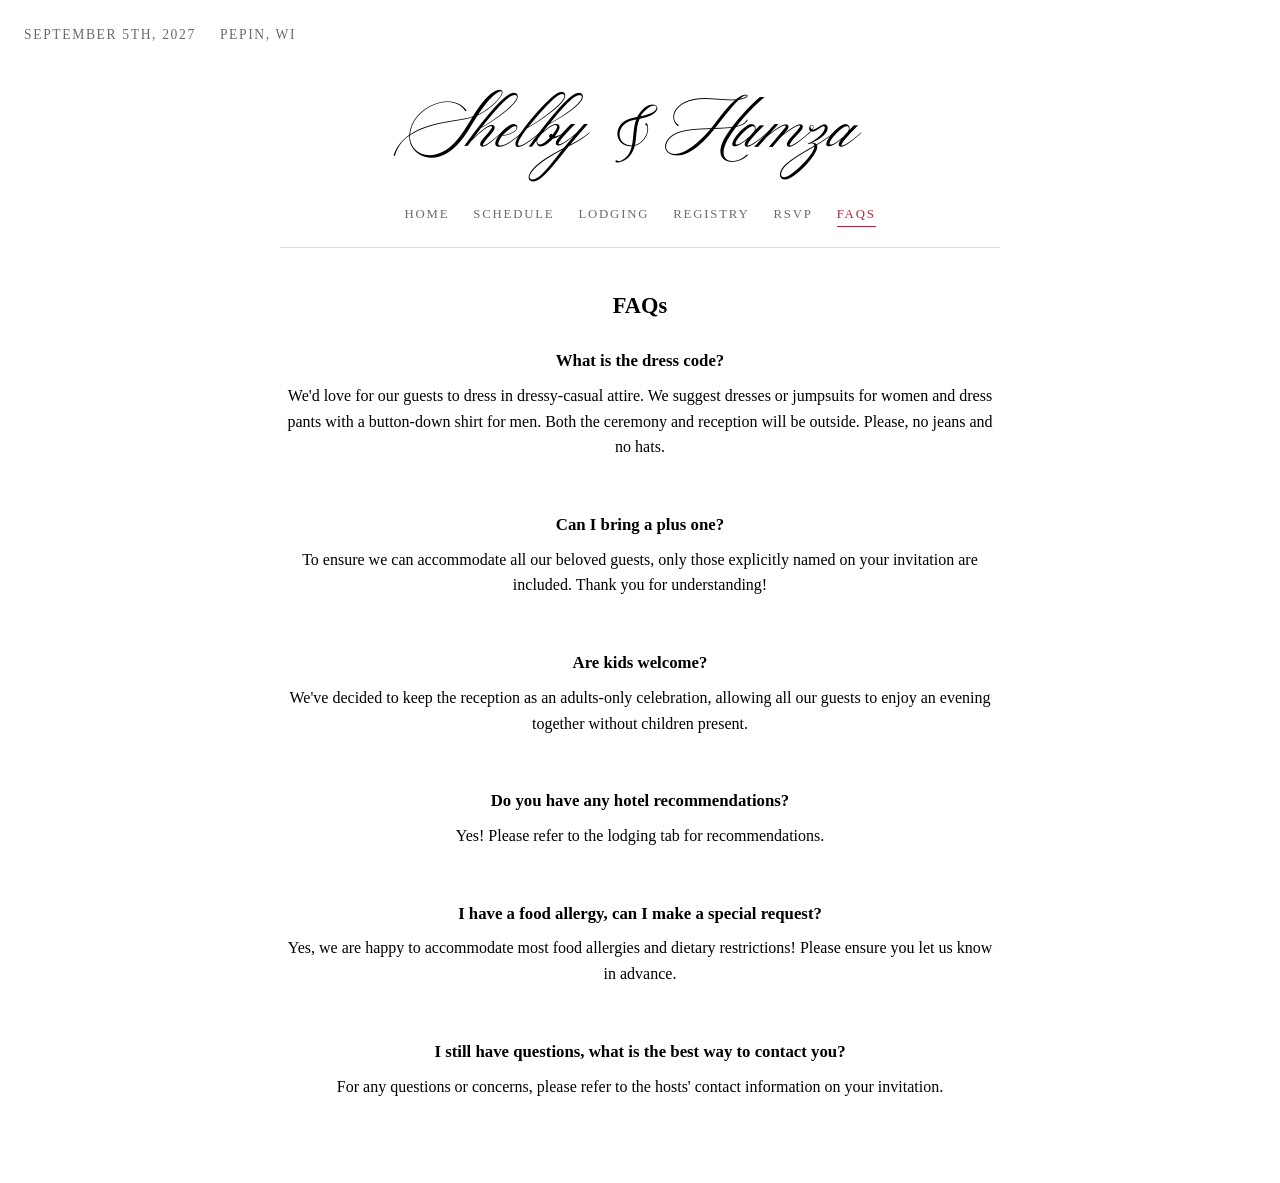
==== faqs.html @ 67897fe4 "added florals" ====
<!DOCTYPE html>
<html lang="en">
<head>
    <meta charset="UTF-8">
    <meta name="viewport" content="width=device-width, initial-scale=1.0">
    <title>FAQs — Shelby &amp; Hamza</title>

    <link rel="icon" type="image/png"
          href="images/174-1746878_ios-emoji-emoji-iphone-ios-heart-hearts-spin.png">

<style>

@font-face {
    font-family: 'Hello Bride';
    src: url('fonts/HelloBrideScript.woff') format('woff'),
         url('fonts/Hello Bride Script.ttf') format('truetype');
    font-weight: 400;
    font-style: normal;
    font-display: swap;
}

body {
    font-family: Georgia, 'Times New Roman', serif;
    line-height: 1.6;
    max-width: 45rem;
    margin: 0 auto;
    padding: 5rem 1.25rem 2rem;
}

img { max-width: 100%; height: auto; }

.topbar {

    position: absolute;
    top: 1.5rem;
    left: 1.5rem;
    display: flex;
    flex-wrap: wrap;
    gap: 1.5rem;
    font-size: 0.85rem;
    letter-spacing: 0.12em;
    text-transform: uppercase;
    color: #6b6b6b;
    margin: 0;
}

@media (max-width: 52rem) {
    .topbar {
        position: static;
        margin-bottom: 2.5rem;
    }
}

h1 {
    font-family: 'Hello Bride', 'Brush Script MT', Georgia, serif;
    font-weight: 400;
    font-size: clamp(3rem, 11vw, 5rem);
    line-height: 1.25;
    margin: 0 0 1rem;
    text-align: center;
}

a { color: #b3243a; }

.nav {
    display: flex;
    flex-wrap: wrap;
    justify-content: center;
    gap: 1.5rem;
    margin: 1.5rem 0 2.5rem;
    padding-bottom: 1.25rem;
    border-bottom: 1px solid #ddd;
}

.nav a {
    font-size: 0.8rem;
    letter-spacing: 0.14em;
    text-transform: uppercase;
    text-decoration: none;
    color: #6b6b6b;
}

.nav a:hover { color: #b3243a; }

.nav a[aria-current="page"] {
    color: #b3243a;
    border-bottom: 1px solid #b3243a;
    padding-bottom: 2px;
}

h2 { font-size: 1.4rem; margin-bottom: 1.5rem; text-align: center; }

.faq { text-align: center; }

.faq h3 {
    font-size: 1.05rem;
    margin-bottom: 0.5rem;
}

.faq h3 + p {
    margin: 0 0 3.25rem;
}

.placeholder { color: #6b6b6b; }



</style>
</head>

<body>

    <div class="topbar">
        <span>September 5th, 2027</span>
        <span>Pepin, WI</span>
    </div>

    <h1>Shelby &amp; Hamza</h1>

    <nav class="nav">
        <a href="index.html">Home</a>
        <a href="schedule.html">Schedule</a>
        <a href="lodging.html">Lodging</a>
        <a href="registry.html">Registry</a>
        <a href="rsvp.html">RSVP</a>
        <a href="faqs.html" aria-current="page">FAQs</a>
    </nav>

    <h2>FAQs</h2>

    <div class="faq">

        <h3>What is the dress code?</h3>
        <p>
            We'd love for our guests to dress in dressy-casual attire.
            We suggest dresses or jumpsuits for women and dress pants
            with a button-down shirt for men. Both the ceremony and
            reception will be outside. Please, no jeans and no hats.
        </p>

        <h3>Can I bring a plus one?</h3>
        <p>
            To ensure we can accommodate all our beloved guests, only
            those explicitly named on your invitation are included.
            Thank you for understanding!
        </p>

        <h3>Are kids welcome?</h3>
        <p>
            We've decided to keep the reception as an adults-only
            celebration, allowing all our guests to enjoy an evening
            together without children present.
        </p>

        <h3>Do you have any hotel recommendations?</h3>
        <p>
            Yes! Please refer to the lodging tab for recommendations.
        </p>

        <h3>I have a food allergy, can I make a special request?</h3>
        <p>
            Yes, we are happy to accommodate most food allergies and
            dietary restrictions! Please ensure you let us know in
            advance.
        </p>

        <h3>I still have questions, what is the best way to contact you?</h3>
        <p>
            For any questions or concerns, please refer to the hosts'
            contact information on your invitation.
        </p>

    </div>


</body>
</html>
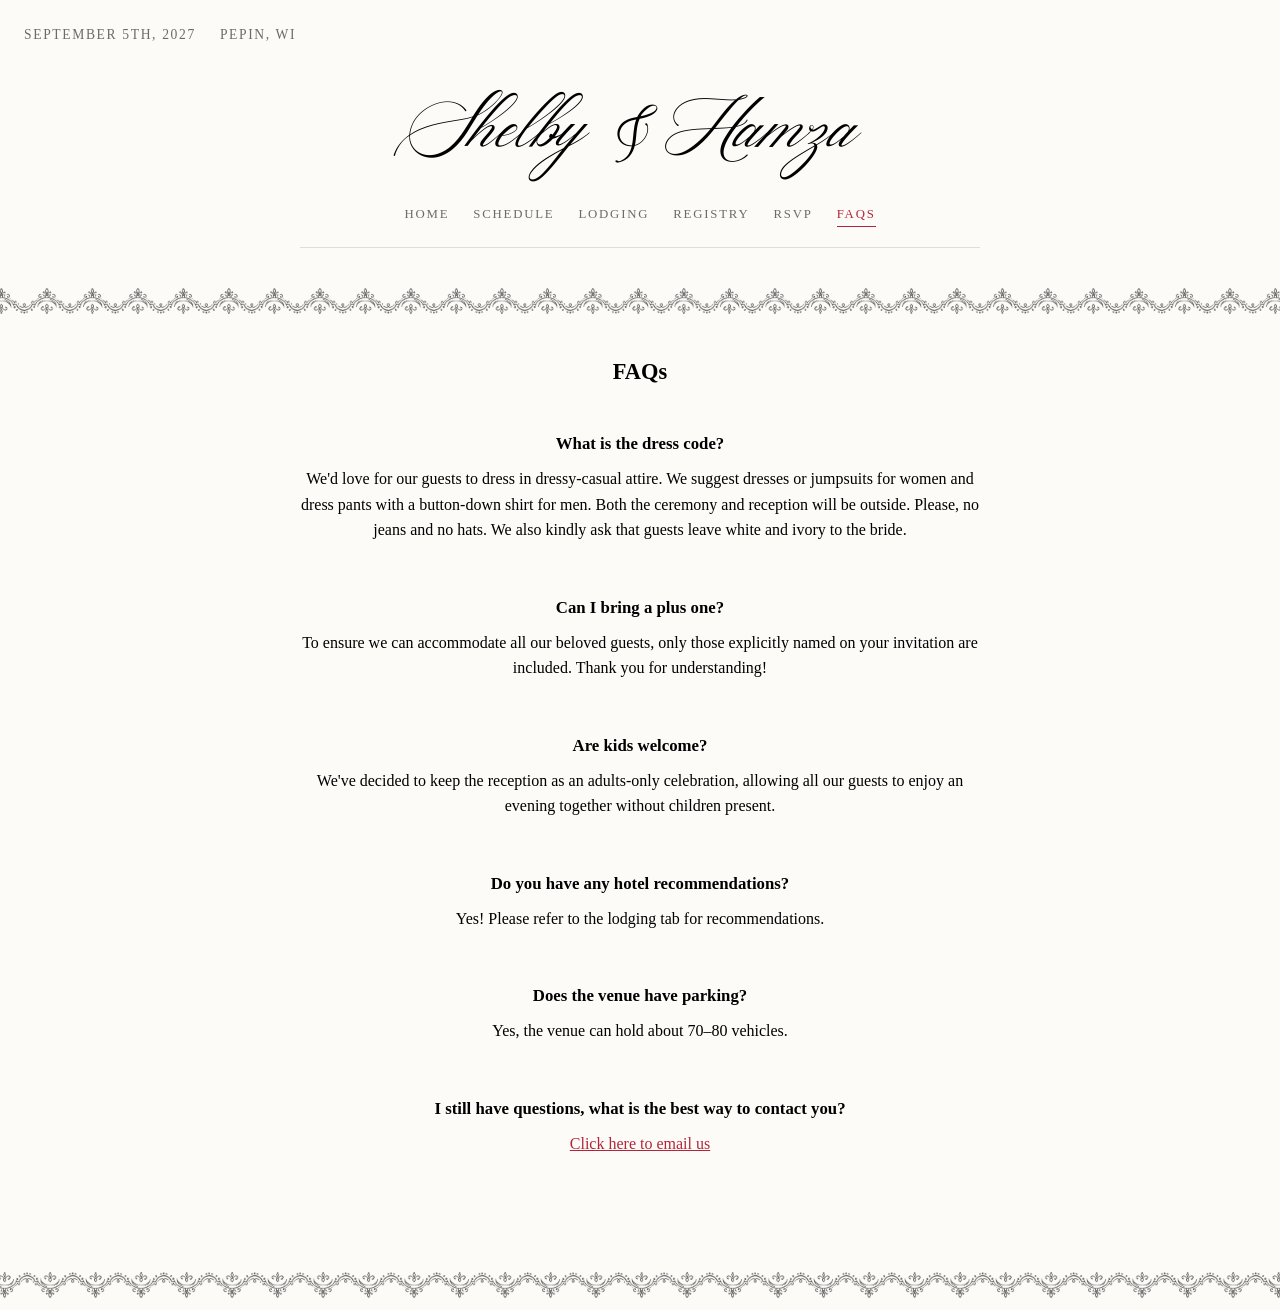
==== commit 7b31c580: "site updates" ====
--- a/faqs.html
+++ b/faqs.html
@@ -20,11 +20,17 @@
 }
 
 body {
+    display: flex;
+    flex-direction: column;
+    min-height: 100vh;
+    box-sizing: border-box;
+    overflow-x: hidden;
+    background: #fdfbf8;
     font-family: Georgia, 'Times New Roman', serif;
     line-height: 1.6;
     max-width: 45rem;
     margin: 0 auto;
-    padding: 5rem 1.25rem 2rem;
+    padding: 5rem 1.25rem 0;
 }
 
 img { max-width: 100%; height: auto; }
@@ -56,7 +62,7 @@
     font-weight: 400;
     font-size: clamp(3rem, 11vw, 5rem);
     line-height: 1.25;
-    margin: 0 0 1rem;
+    margin: 0;
     text-align: center;
 }
 
@@ -88,7 +94,7 @@
     padding-bottom: 2px;
 }
 
-h2 { font-size: 1.4rem; margin-bottom: 1.5rem; text-align: center; }
+h2 { font-size: 1.4rem; margin: 0 0 1.5rem; text-align: center; }
 
 .faq { text-align: center; }
 
@@ -104,6 +110,73 @@
 .placeholder { color: #6b6b6b; }
 
 
+
+
+/* ---------- fade in on scroll ---------- */
+
+.reveal {
+    opacity: 0;
+    transform: translateY(16px);
+    transition: opacity 0.8s ease, transform 0.8s ease;
+}
+
+.reveal.is-in {
+    opacity: 1;
+    transform: none;
+}
+
+@media (prefers-reduced-motion: reduce) {
+    .reveal, .reveal.is-in {
+        opacity: 1;
+        transform: none;
+        transition: none;
+    }
+}
+
+
+/* ---------- page ornament ---------- */
+
+.ornament {
+    display: block;
+    width: 100vw;
+    max-width: none;
+    margin-left: calc(50% - 50vw);
+    height: 26px;
+    background: url('images/divider.png') repeat-x center / auto 26px;
+    opacity: 0.67;
+    pointer-events: none;
+}
+
+.ornament { flex: none; }
+
+.ornament-top { margin-bottom: 2.5rem; }
+
+.ornament-bottom {
+    --rot: 180deg;
+    transform: rotate(180deg);
+    margin-top: auto;          /* push to the bottom of the page */
+    /* the 180deg flip reverses these visually:
+       padding-bottom becomes the gap ABOVE the art */
+    padding-bottom: 4rem;
+    padding-top: 0.75rem;
+    background-origin: content-box;
+    background-clip: content-box;
+}
+
+/* the reveal must land on the ornament's own opacity, not 1 */
+.ornament.reveal       { opacity: 0; }
+.ornament.reveal.is-in { opacity: 0.67; }
+
+@media (max-width: 40rem) {
+    .ornament {
+        height: 19px;
+        background-size: auto 19px;
+    }
+}
+
+/* keep the flip while the reveal animates the slide */
+.ornament.reveal        { transform: translateY(16px) rotate(var(--rot, 0deg)); }
+.ornament.reveal.is-in  { transform: rotate(var(--rot, 0deg)); }
 
 </style>
 </head>
@@ -126,6 +199,9 @@
         <a href="faqs.html" aria-current="page">FAQs</a>
     </nav>
 
+    <div class="ornament ornament-top" aria-hidden="true"></div>
+
+
     <h2>FAQs</h2>
 
     <div class="faq">
@@ -136,6 +212,8 @@
             We suggest dresses or jumpsuits for women and dress pants
             with a button-down shirt for men. Both the ceremony and
             reception will be outside. Please, no jeans and no hats.
+            We also kindly ask that guests leave white and ivory to
+            the bride.
         </p>
 
         <h3>Can I bring a plus one?</h3>
@@ -157,21 +235,49 @@
             Yes! Please refer to the lodging tab for recommendations.
         </p>
 
-        <h3>I have a food allergy, can I make a special request?</h3>
-        <p>
-            Yes, we are happy to accommodate most food allergies and
-            dietary restrictions! Please ensure you let us know in
-            advance.
+        <h3>Does the venue have parking?</h3>
+        <p>
+            Yes, the venue can hold about 70&ndash;80 vehicles.
         </p>
 
         <h3>I still have questions, what is the best way to contact you?</h3>
         <p>
-            For any questions or concerns, please refer to the hosts'
-            contact information on your invitation.
+            <a href="mailto:hmehic13@gmail.com">Click here to email us</a>
         </p>
 
     </div>
 
+
+
+    <div class="ornament ornament-bottom" aria-hidden="true"></div>
+
+<script>
+(function () {
+
+    if (!('IntersectionObserver' in window)) return;
+
+    var els = Array.prototype.slice.call(
+        document.querySelectorAll('.faq h3, .faq h3 + p, .ornament')
+    );
+    if (!els.length) return;
+
+    els.forEach(function (el, i) {
+        el.classList.add('reveal');
+        el.style.transitionDelay = Math.min(i, 4) * 0.06 + 's';
+    });
+
+    var io = new IntersectionObserver(function (entries) {
+        entries.forEach(function (entry) {
+            if (entry.isIntersecting) {
+                entry.target.classList.add('is-in');
+                io.unobserve(entry.target);
+            }
+        });
+    }, { threshold: 0, rootMargin: '0px' });
+
+    els.forEach(function (el) { io.observe(el); });
+})();
+</script>
 
 </body>
 </html>
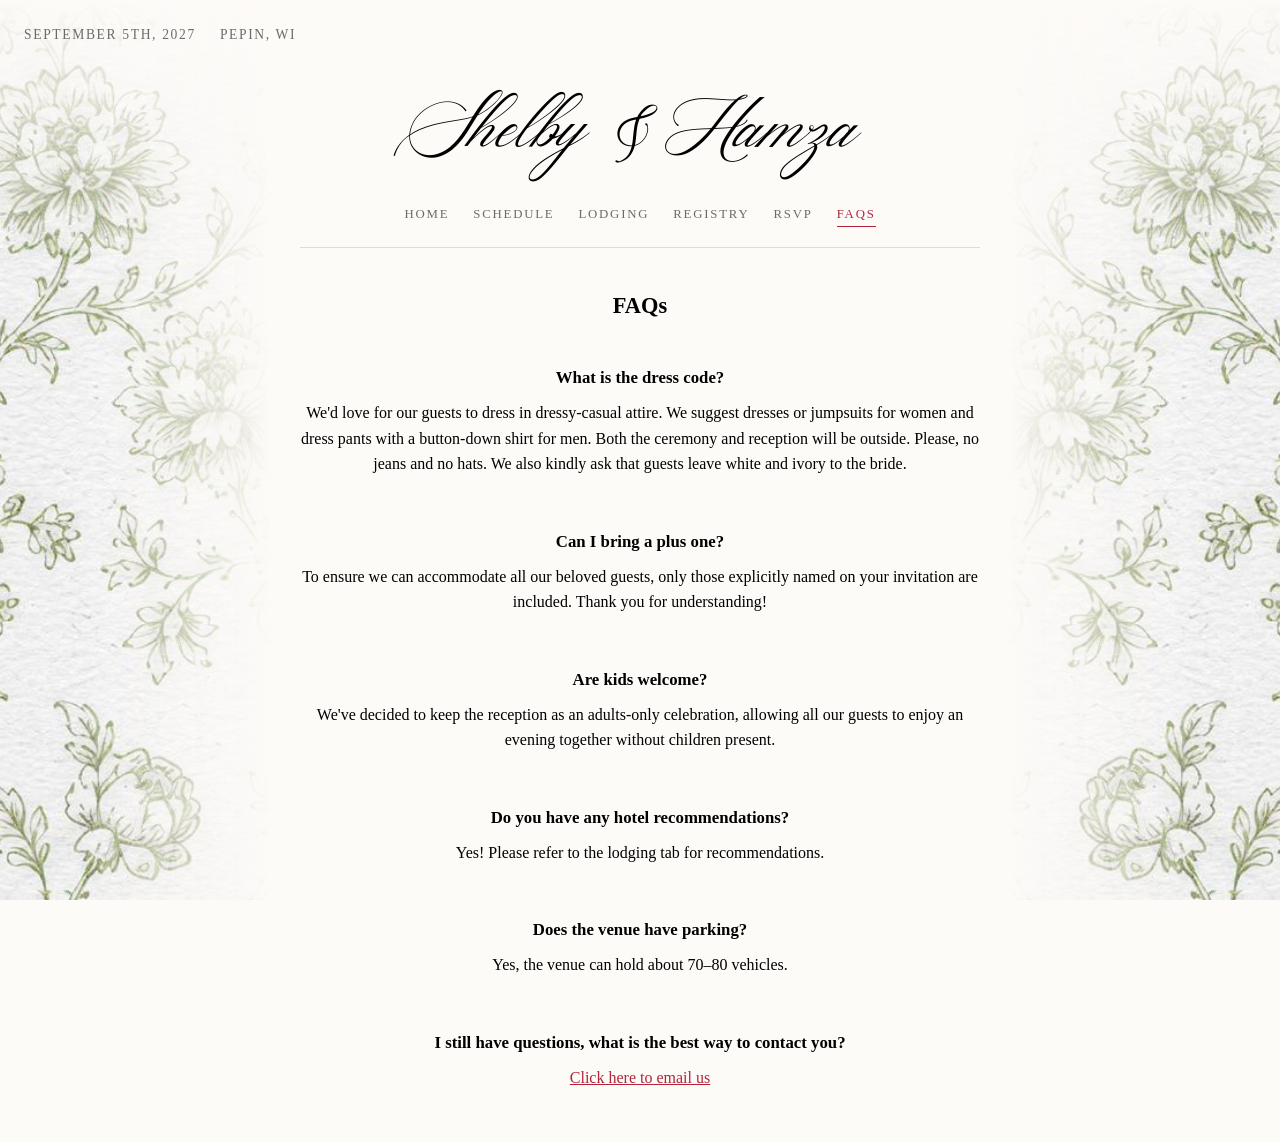
==== commit 44fdd89c: "more changes" ====
--- a/faqs.html
+++ b/faqs.html
@@ -9,6 +9,8 @@
           href="images/174-1746878_ios-emoji-emoji-iphone-ios-heart-hearts-spin.png">
 
 <style>
+
+html { background: #fdfbf8; }
 
 @font-face {
     font-family: 'Hello Bride';
@@ -25,7 +27,7 @@
     min-height: 100vh;
     box-sizing: border-box;
     overflow-x: hidden;
-    background: #fdfbf8;
+    background: transparent;
     font-family: Georgia, 'Times New Roman', serif;
     line-height: 1.6;
     max-width: 45rem;
@@ -134,54 +136,118 @@
 }
 
 
-/* ---------- page ornament ---------- */
-
-.ornament {
-    display: block;
-    width: 100vw;
-    max-width: none;
-    margin-left: calc(50% - 50vw);
-    height: 26px;
-    background: url('images/divider.png') repeat-x center / auto 26px;
-    opacity: 0.67;
+
+/* ---------- floral side panels ---------- */
+
+.side {
+    position: fixed;
+    top: 0;
+    bottom: 0;
+    z-index: -1;
+    width: calc((100vw - 46rem) / 2);
+    background: url('images/side-floral.jpg') center / cover no-repeat;
     pointer-events: none;
 }
 
-.ornament { flex: none; }
-
-.ornament-top { margin-bottom: 2.5rem; }
-
-.ornament-bottom {
-    --rot: 180deg;
-    transform: rotate(180deg);
-    margin-top: auto;          /* push to the bottom of the page */
-    /* the 180deg flip reverses these visually:
-       padding-bottom becomes the gap ABOVE the art */
-    padding-bottom: 4rem;
-    padding-top: 0.75rem;
-    background-origin: content-box;
-    background-clip: content-box;
-}
-
-/* the reveal must land on the ornament's own opacity, not 1 */
-.ornament.reveal       { opacity: 0; }
-.ornament.reveal.is-in { opacity: 0.67; }
-
-@media (max-width: 40rem) {
-    .ornament {
-        height: 19px;
-        background-size: auto 19px;
-    }
-}
-
-/* keep the flip while the reveal animates the slide */
-.ornament.reveal        { transform: translateY(16px) rotate(var(--rot, 0deg)); }
-.ornament.reveal.is-in  { transform: rotate(var(--rot, 0deg)); }
+/* fade the pattern in from the top so it clears the header */
+.side::after {
+    content: "";
+    position: absolute;
+    inset: 0;
+    background: linear-gradient(
+        to bottom,
+        #fdfbf8 0%,
+        rgba(253, 251, 248, 0) 26%
+    );
+}
+
+/* fade each panel out as it approaches the text */
+.side-left {
+    left: 0;
+    -webkit-mask-image: linear-gradient(to right, #000 30%, transparent 100%);
+            mask-image: linear-gradient(to right, #000 30%, transparent 100%);
+}
+
+.side-right {
+    right: 0;
+    transform: scaleX(-1);
+    -webkit-mask-image: linear-gradient(to right, #000 30%, transparent 100%);
+            mask-image: linear-gradient(to right, #000 30%, transparent 100%);
+}
+
+/* no margin to put them in on small screens */
+@media (max-width: 62rem) {
+    .side { display: none; }
+}
+
+
+/* Panels animate in only when arriving from a page that has no panels
+   (see the referrer check in <head>). Page-to-page among these five,
+   they are simply already there. */
+
+.sides-enter .side-left {
+    animation: side-in-left 1.5s cubic-bezier(0.22, 0.61, 0.36, 1) both;
+}
+
+.sides-enter .side-right {
+    animation: side-in-right 1.5s cubic-bezier(0.22, 0.61, 0.36, 1) both;
+}
+
+@keyframes side-in-left {
+    from { opacity: 0; transform: translateX(-3rem); }
+    to   { opacity: 1; transform: translateX(0); }
+}
+
+/* the right panel is mirrored, so its flip has to stay in every keyframe */
+@keyframes side-in-right {
+    from { opacity: 0; transform: scaleX(-1) translateX(-3rem); }
+    to   { opacity: 1; transform: scaleX(-1) translateX(0); }
+}
+
+@media (prefers-reduced-motion: reduce) {
+    .sides-enter .side-left,
+    .sides-enter .side-right {
+        animation: none;
+    }
+}
 
 </style>
+
+<script>
+// Decide BEFORE first paint whether the floral panels should animate in.
+// They should when you arrive from the home page or from outside; they
+// should not when moving between two pages that already show them.
+(function () {
+
+    var WITH_PANELS = [
+        'schedule.html', 'lodging.html', 'registry.html',
+        'rsvp.html', 'faqs.html'
+    ];
+
+    var ref = '';
+    try { ref = document.referrer || ''; } catch (e) { ref = ''; }
+
+    var cameFromPanelPage = false;
+
+    if (ref) {
+        var path = ref.split('?')[0].split('#')[0];
+        var file = path.substring(path.lastIndexOf('/') + 1);
+        if (file === '') file = 'index.html';
+        cameFromPanelPage = WITH_PANELS.indexOf(file) !== -1;
+    }
+
+    if (!cameFromPanelPage) {
+        document.documentElement.className += ' sides-enter';
+    }
+})();
+</script>
+
 </head>
 
 <body>
+
+    <div class="side side-left" aria-hidden="true"></div>
+    <div class="side side-right" aria-hidden="true"></div>
 
     <div class="topbar">
         <span>September 5th, 2027</span>
@@ -199,8 +265,6 @@
         <a href="faqs.html" aria-current="page">FAQs</a>
     </nav>
 
-    <div class="ornament ornament-top" aria-hidden="true"></div>
-
 
     <h2>FAQs</h2>
 
@@ -247,17 +311,13 @@
 
     </div>
 
-
-
-    <div class="ornament ornament-bottom" aria-hidden="true"></div>
-
 <script>
 (function () {
 
     if (!('IntersectionObserver' in window)) return;
 
     var els = Array.prototype.slice.call(
-        document.querySelectorAll('.faq h3, .faq h3 + p, .ornament')
+        document.querySelectorAll('.faq h3, .faq h3 + p')
     );
     if (!els.length) return;
 
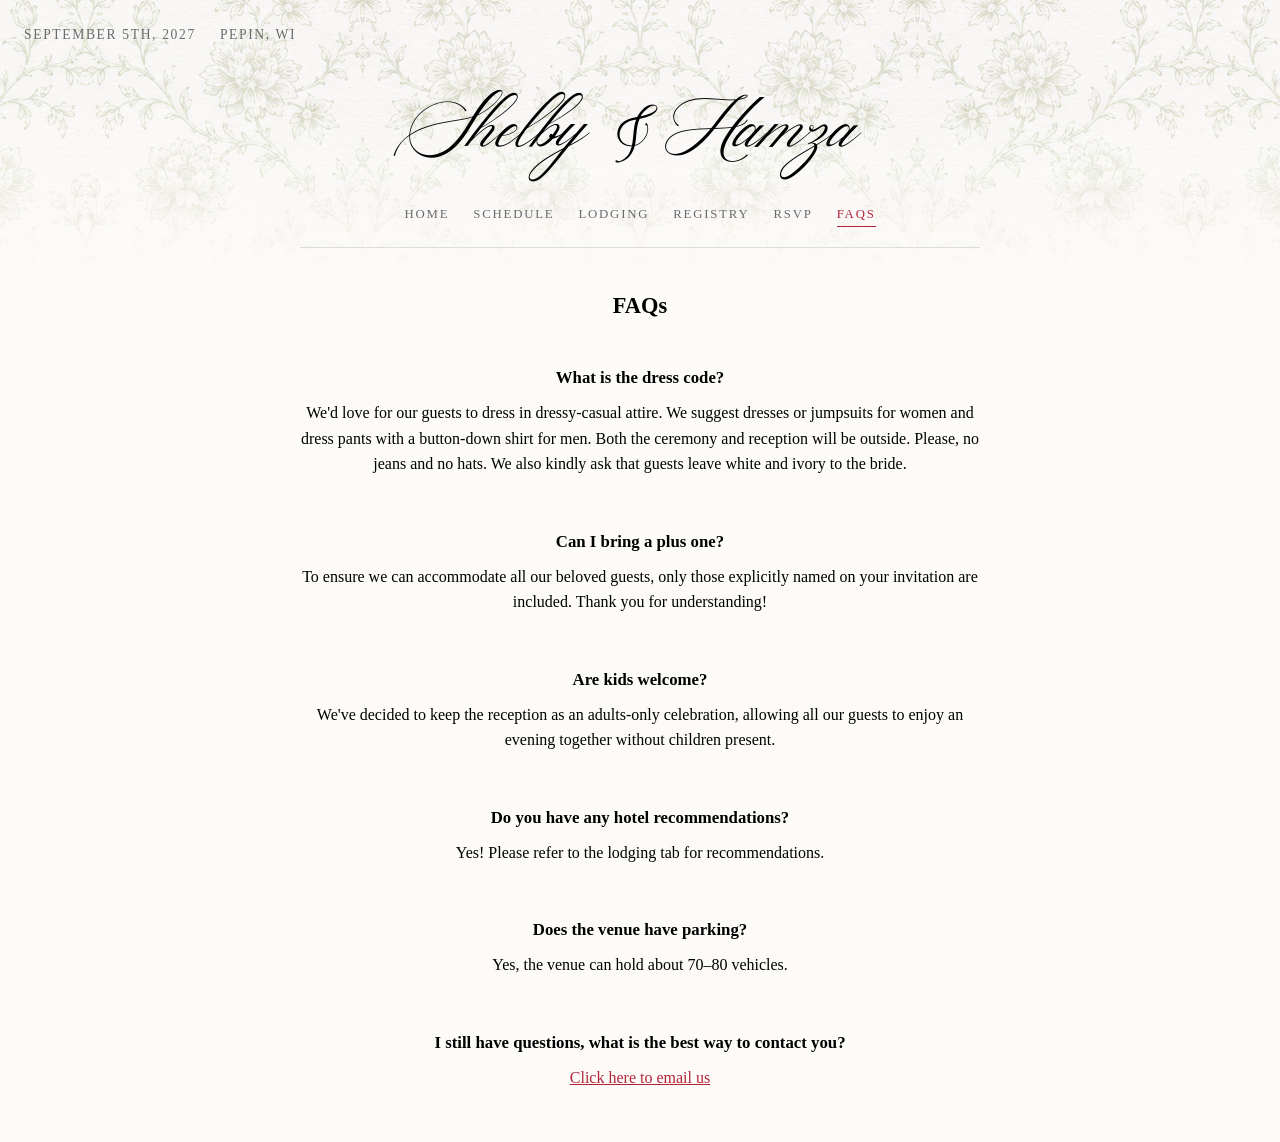
==== commit 20179f86: "changes" ====
--- a/faqs.html
+++ b/faqs.html
@@ -11,6 +11,7 @@
 <style>
 
 html { background: #fdfbf8; }
+
 
 @font-face {
     font-family: 'Hello Bride';
@@ -137,78 +138,58 @@
 
 
 
-/* ---------- floral side panels ---------- */
-
-.side {
-    position: fixed;
+
+/* ---------- floral band behind the header ---------- */
+
+.topfloral {
+    position: absolute;
     top: 0;
-    bottom: 0;
-    z-index: -1;
-    width: calc((100vw - 46rem) / 2);
-    background: url('images/side-floral.jpg') center / cover no-repeat;
+    left: 0;
+    z-index: -1;              /* sits behind the names and nav */
+    width: 100%;
+    height: clamp(13rem, 30vw, 17rem);
+    /* tiled small rather than blown up to cover - more of the pattern
+       shows and it stays sharp (the file is a mirrored pair, so the
+       horizontal repeat has no seam) */
+    background: url('images/top-floral.jpg') top center / auto 26rem repeat-x;
+    opacity: 0.38;
     pointer-events: none;
-}
-
-/* fade the pattern in from the top so it clears the header */
-.side::after {
-    content: "";
-    position: absolute;
-    inset: 0;
-    background: linear-gradient(
-        to bottom,
-        #fdfbf8 0%,
-        rgba(253, 251, 248, 0) 26%
-    );
-}
-
-/* fade each panel out as it approaches the text */
-.side-left {
-    left: 0;
-    -webkit-mask-image: linear-gradient(to right, #000 30%, transparent 100%);
-            mask-image: linear-gradient(to right, #000 30%, transparent 100%);
-}
-
-.side-right {
-    right: 0;
-    transform: scaleX(-1);
-    -webkit-mask-image: linear-gradient(to right, #000 30%, transparent 100%);
-            mask-image: linear-gradient(to right, #000 30%, transparent 100%);
-}
-
-/* no margin to put them in on small screens */
-@media (max-width: 62rem) {
-    .side { display: none; }
-}
-
-
-/* Panels animate in only when arriving from a page that has no panels
-   (see the referrer check in <head>). Page-to-page among these five,
-   they are simply already there. */
-
-.sides-enter .side-left {
-    animation: side-in-left 1.5s cubic-bezier(0.22, 0.61, 0.36, 1) both;
-}
-
-.sides-enter .side-right {
-    animation: side-in-right 1.5s cubic-bezier(0.22, 0.61, 0.36, 1) both;
-}
-
-@keyframes side-in-left {
-    from { opacity: 0; transform: translateX(-3rem); }
-    to   { opacity: 1; transform: translateX(0); }
-}
-
-/* the right panel is mirrored, so its flip has to stay in every keyframe */
-@keyframes side-in-right {
-    from { opacity: 0; transform: scaleX(-1) translateX(-3rem); }
-    to   { opacity: 1; transform: scaleX(-1) translateX(0); }
+
+    /* dissolve into the page at the bottom */
+    -webkit-mask-image: linear-gradient(to bottom, #000 0%, #000 38%, transparent 100%);
+            mask-image: linear-gradient(to bottom, #000 0%, #000 38%, transparent 100%);
+}
+
+/* Animates in only when arriving from a page that has no band
+   (see the referrer check in <head>). */
+.sides-enter .topfloral {
+    animation: band-in 1.4s cubic-bezier(0.22, 0.61, 0.36, 1) both;
+}
+
+@keyframes band-in {
+    from { opacity: 0;    transform: translateY(-1.75rem); }
+    to   { opacity: 0.38; transform: translateY(0); }
 }
 
 @media (prefers-reduced-motion: reduce) {
-    .sides-enter .side-left,
-    .sides-enter .side-right {
-        animation: none;
-    }
+    .sides-enter .topfloral { animation: none; opacity: 0.38; }
+}
+
+
+
+
+/* Leaving for the home page: play the band out before navigating. */
+.sides-leave .topfloral {
+    animation: band-out 0.55s ease-in both;
+}
+
+@keyframes band-out {
+    from { opacity: 0.38; transform: translateY(0); }
+    to   { opacity: 0;    transform: translateY(-1.75rem); }
+}
+
+@media (prefers-reduced-motion: reduce) {
+    .sides-leave .topfloral { animation: none; }
 }
 
 </style>
@@ -246,8 +227,8 @@
 
 <body>
 
-    <div class="side side-left" aria-hidden="true"></div>
-    <div class="side side-right" aria-hidden="true"></div>
+    <div class="topfloral" aria-hidden="true"></div>
+
 
     <div class="topbar">
         <span>September 5th, 2027</span>
@@ -339,5 +320,58 @@
 })();
 </script>
 
+
+<script>
+// Clicking through to the home page: run the floral band out first,
+// then navigate, so it eases away instead of vanishing.
+(function () {
+
+    var HOME = 'index.html';
+    var band = document.querySelector('.topfloral');
+    if (!band) return;
+
+    var root = document.documentElement;
+
+    // coming back via the back button shouldn't leave the page mid-exit
+    window.addEventListener('pageshow', function () {
+        root.classList.remove('sides-leave');
+    });
+
+    document.addEventListener('click', function (event) {
+
+        if (event.defaultPrevented) return;
+        if (event.button !== 0) return;
+        if (event.metaKey || event.ctrlKey || event.shiftKey || event.altKey) return;
+
+        var link = event.target.closest ? event.target.closest('a') : null;
+        if (!link) return;
+        if (link.target && link.target !== '_self') return;
+
+        var href = link.getAttribute('href');
+        if (!href) return;
+        if (href.split('?')[0].split('#')[0] !== HOME) return;
+
+        var reduce = window.matchMedia &&
+                     window.matchMedia('(prefers-reduced-motion: reduce)').matches;
+        if (reduce) return;      // let the normal navigation happen
+
+        event.preventDefault();
+
+        var navigated = false;
+        function go() {
+            if (navigated) return;
+            navigated = true;
+            window.location.href = href;
+        }
+
+        root.classList.remove('sides-enter');
+        root.classList.add('sides-leave');
+
+        band.addEventListener('animationend', go, { once: true });
+        setTimeout(go, 750);     // fallback if the animation never fires
+    });
+})();
+</script>
+
 </body>
 </html>
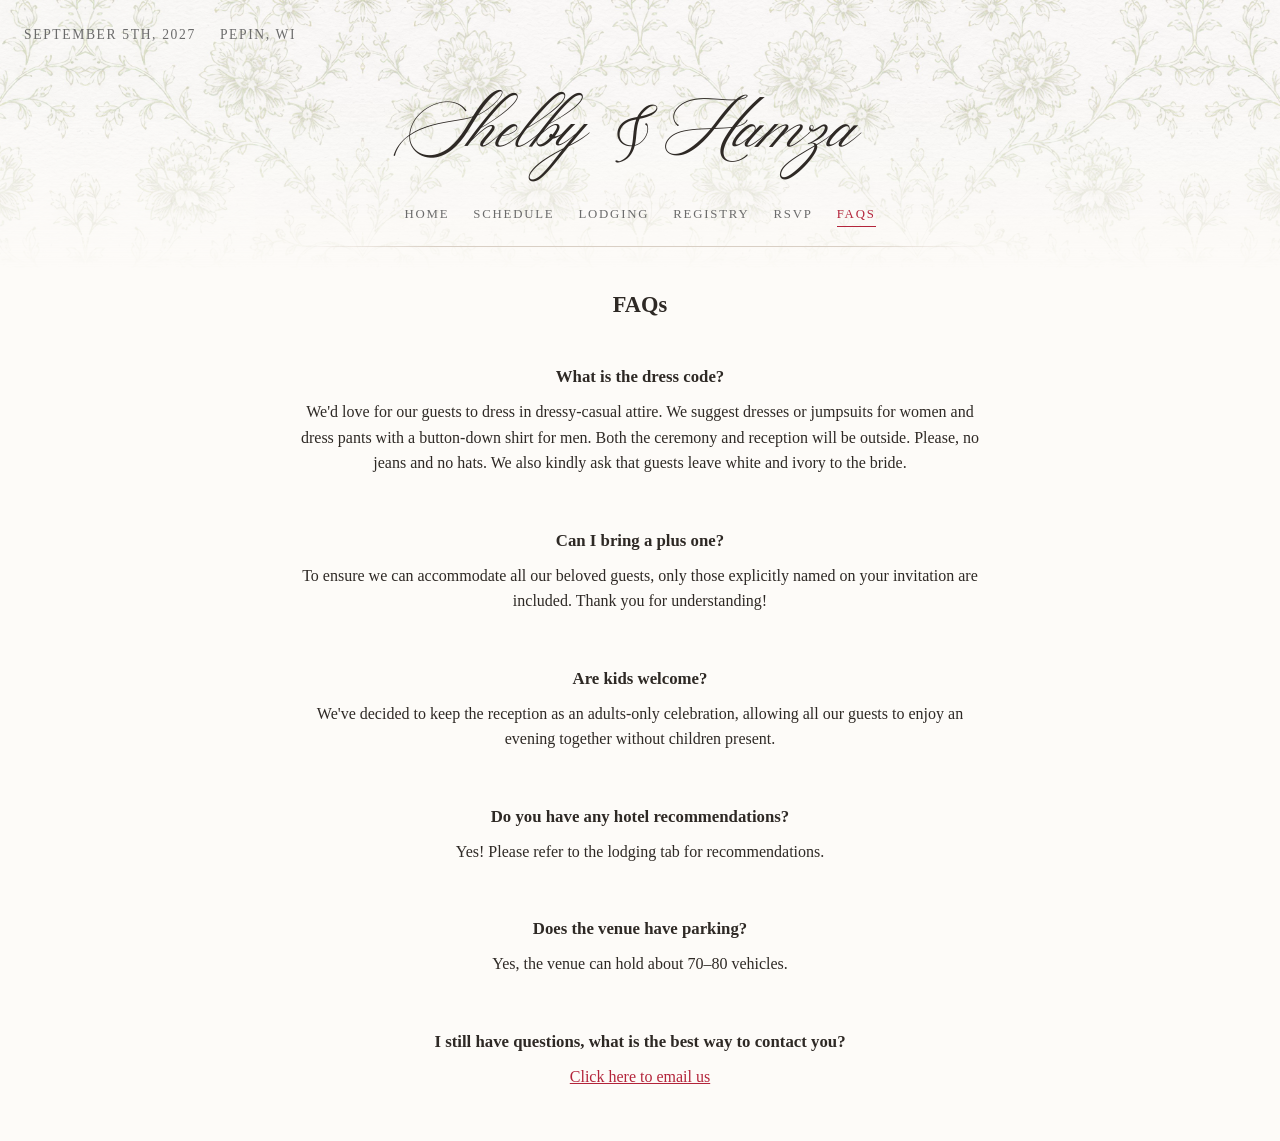
==== commit bc8ab7e6: "small changes Co-Authored-By: Claude Opus 5.5 <noreply@anthropic.com>" ====
--- a/faqs.html
+++ b/faqs.html
@@ -192,6 +192,71 @@
     .sides-leave .topfloral { animation: none; }
 }
 
+
+
+
+
+/* ---------- polish ---------- */
+
+body { color: #2e2925; }
+
+::selection { background: #f3dce0; color: #2e2925; }
+
+a { transition: color 0.2s ease; }
+
+/* softer divider under the nav: fades out at both ends */
+.nav {
+    border-bottom: 0;
+    background: linear-gradient(to right, transparent, #d9cfc4 20%, #d9cfc4 80%, transparent)
+                bottom / 100% 1px no-repeat;
+}
+
+.nav a { transition: color 0.2s ease; }
+
+/* cards on lodging / registry */
+.stay, .gift {
+    background: #fff;
+    border-color: #ece4da;
+    border-radius: 10px;
+    box-shadow: 0 1px 2px rgba(60, 40, 30, 0.04), 0 8px 24px -12px rgba(60, 40, 30, 0.12);
+    transition: transform 0.3s ease, box-shadow 0.3s ease;
+}
+
+.stay:hover, .gift:hover {
+    transform: translateY(-3px);
+    box-shadow: 0 2px 4px rgba(60, 40, 30, 0.05), 0 14px 32px -12px rgba(60, 40, 30, 0.18);
+}
+
+/* buttons: rounder, fill with the accent on hover */
+.book, .send, .btn, .cal button, .choice {
+    border-radius: 999px;
+    transition: background 0.2s ease, color 0.2s ease, border-color 0.2s ease;
+}
+
+.book, .send, .btn, .cal button { border-color: #b3243a; color: #b3243a; background: transparent; }
+
+.book:hover, .send:hover, .btn:hover, .btn.primary:hover, .cal button:hover {
+    background: #b3243a;
+    color: #fff;
+}
+
+.lookup input { border-radius: 999px; padding-left: 1.1rem; border-color: #d9cfc4; background: #fff; }
+
+/* home: name over the photos reads better with a soft shadow */
+.marquee__label { text-shadow: 0 2px 18px rgba(0, 0, 0, 0.45); }
+
+/* home: thin rules between the countdown numbers */
+.countdown__unit + .countdown__unit {
+    border-left: 1px solid #e6ddd2;
+    padding-left: 2.5rem;
+}
+
+@media (max-width: 34rem) {
+    .countdown__unit + .countdown__unit { padding-left: 1.4rem; }
+}
+
+.links a { text-decoration-thickness: 1px; text-underline-offset: 4px; }
+
 </style>
 
 <script>
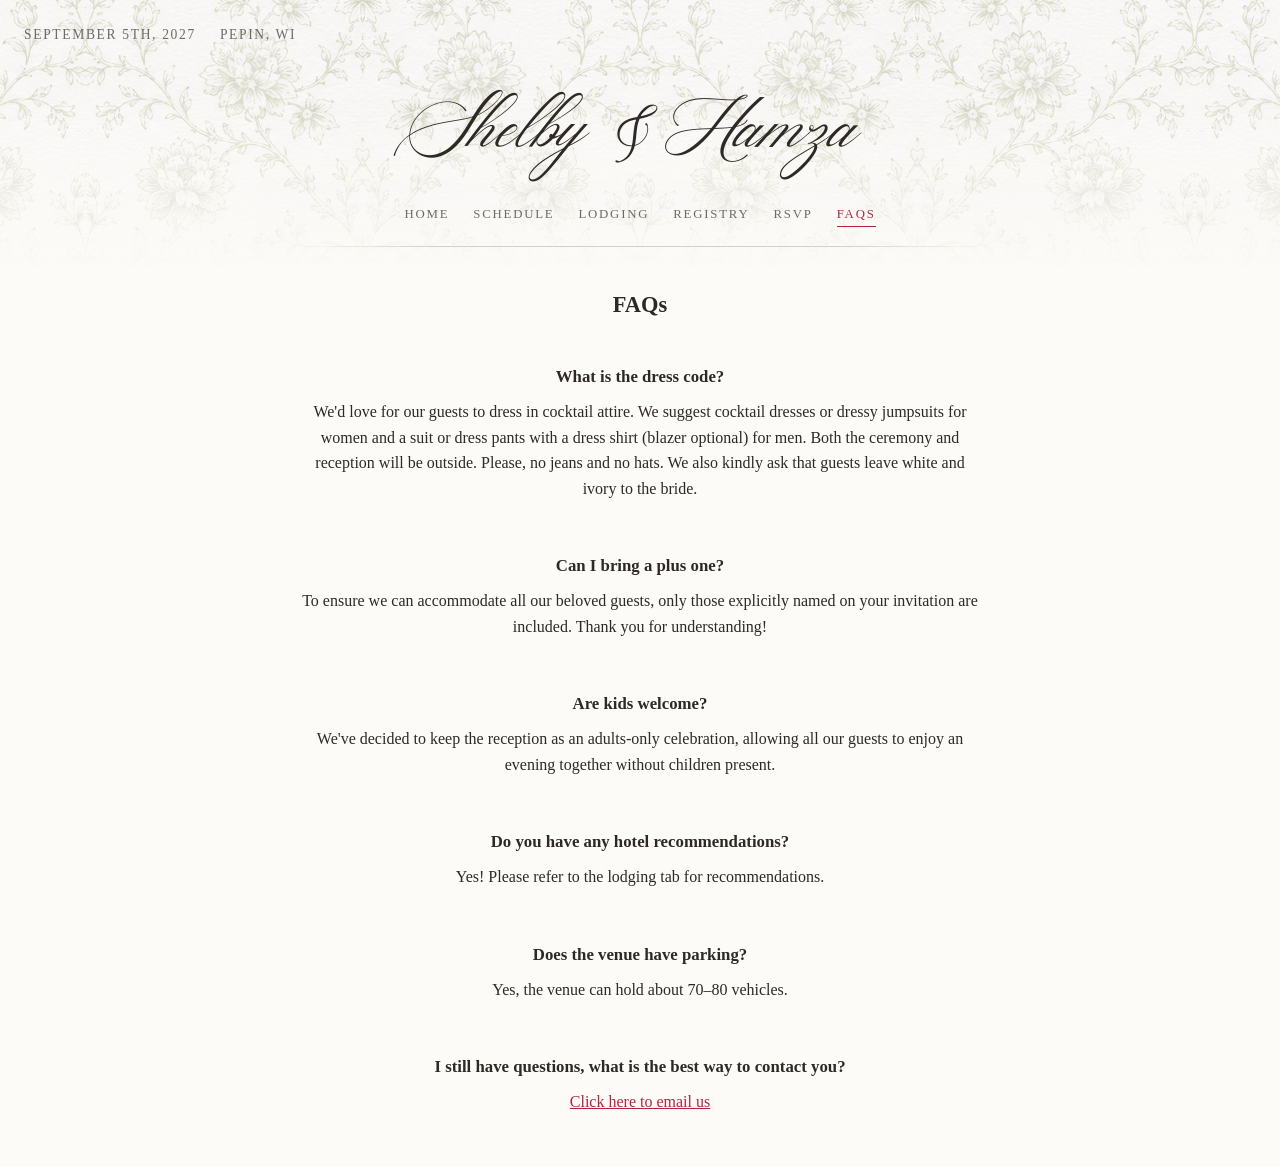
==== commit 4ce194a1: "changes to dress code, changes to schedule" ====
--- a/faqs.html
+++ b/faqs.html
@@ -318,9 +318,9 @@
 
         <h3>What is the dress code?</h3>
         <p>
-            We'd love for our guests to dress in dressy-casual attire.
-            We suggest dresses or jumpsuits for women and dress pants
-            with a button-down shirt for men. Both the ceremony and
+            We'd love for our guests to dress in cocktail attire.
+            We suggest cocktail dresses or dressy jumpsuits for women
+            and a suit or dress pants with a dress shirt (blazer optional) for men. Both the ceremony and
             reception will be outside. Please, no jeans and no hats.
             We also kindly ask that guests leave white and ivory to
             the bride.
